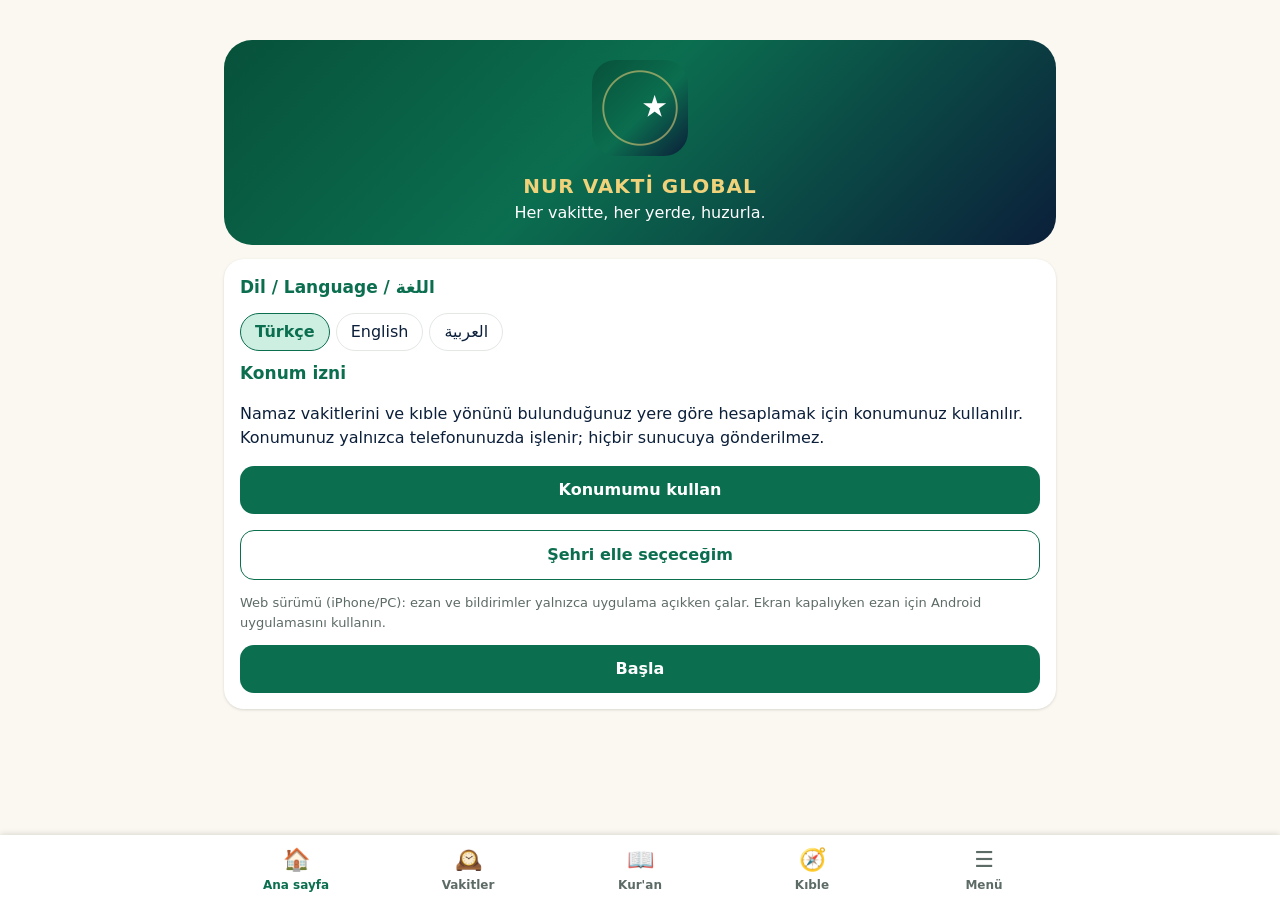
==== web/index.html @ 6db4dac0 "Web uygulaması (iPhone/PC), indirme sayfası, gizlilik; Room şema düzeltmesi Co-Authored-By: Claude O" ====
<!DOCTYPE html>
<html lang="tr" data-theme="auto">
<head>
<meta charset="utf-8">
<meta name="viewport" content="width=device-width,initial-scale=1,viewport-fit=cover">
<title>Namaz Vakti: Ezan ve Kıble — Nur Vakti Global</title>
<meta name="description" content="Namaz vakitleri, ezan vakti, kıble pusulası, Kur'an-ı Kerim ve Yasin dinle. Diyanet yöntemi ve 16 hesaplama yöntemiyle dünya genelinde. Reklamsız.">
<meta name="theme-color" content="#0B6E4F">
<link rel="manifest" href="manifest.webmanifest">
<link rel="icon" href="icons/favicon.png">
<link rel="apple-touch-icon" href="icons/apple-touch-icon.png">
<meta name="apple-mobile-web-app-capable" content="yes">
<meta name="mobile-web-app-capable" content="yes">
<meta name="apple-mobile-web-app-status-bar-style" content="black-translucent">
<meta name="apple-mobile-web-app-title" content="Nur Vakti">
<link rel="stylesheet" href="css/app.css?v=__BUILD__">
</head>
<body>
<div id="app"><div style="display:grid;place-items:center;height:80vh"><img src="icons/icon-192.png" width="96" height="96" alt="Nur Vakti"></div></div>
<div id="player" class="player"></div>
<noscript>Bu uygulama JavaScript gerektirir.</noscript>
<script type="module" src="js/app.js?v=__BUILD__"></script>
</body>
</html>
---- web/css/app.css ----
:root{--em:#0B6E4F;--emd:#07513A;--eml:#3FAF86;--gold:#C9A227;--goldl:#F0D27A;--navy:#0B1F3A;--bg:#FBF8F1;--card:#fff;--fg:#0B1F3A;--mut:#5d6b66;--line:#e3e8e3;--pc:#CDEFE2;--sc:#F7E8B8;--err:#b3261e}
[data-theme=dark]{--bg:#07152A;--card:#0B1F3A;--fg:#E8EEF5;--mut:#a9b7c9;--line:#1e3558;--pc:#0f3e33;--sc:#4a3b05;--em:#3FAF86}
@media (prefers-color-scheme:dark){[data-theme=auto]{--bg:#07152A;--card:#0B1F3A;--fg:#E8EEF5;--mut:#a9b7c9;--line:#1e3558;--pc:#0f3e33;--sc:#4a3b05;--em:#3FAF86}}
*{box-sizing:border-box}html,body{margin:0;background:var(--bg);color:var(--fg);font:16px/1.5 system-ui,-apple-system,"Segoe UI",Roboto,sans-serif;-webkit-tap-highlight-color:transparent}
body{padding-bottom:calc(76px + env(safe-area-inset-bottom))}
a{color:var(--em)}button{font:inherit;cursor:pointer}
#app{max-width:860px;margin:0 auto}
.top{display:flex;align-items:center;gap:8px;padding:calc(10px + env(safe-area-inset-top)) 14px 10px;position:sticky;top:0;background:var(--bg);z-index:5}
.top h1{font-size:20px;margin:0;flex:1;white-space:nowrap;overflow:hidden;text-overflow:ellipsis}
.ib{background:none;border:0;color:inherit;font-size:22px;width:42px;height:42px;border-radius:50%;display:grid;place-items:center}
.ib:active{background:var(--pc)}
.view{padding:0 14px 20px}
.hero{background:linear-gradient(135deg,#07513A,#0B6E4F 45%,#0B1F3A);color:#fff;border-radius:28px;padding:20px;margin-bottom:14px}
.hero .brand{color:var(--goldl);font-weight:800;letter-spacing:1px;font-size:14px}
.hero .city{font-size:18px;font-weight:600;cursor:pointer}.hero .hijri{color:var(--goldl)}
.count{font-size:clamp(44px,13vw,64px);font-weight:800;text-align:center;letter-spacing:-1px;font-variant-numeric:tabular-nums;margin:2px 0}
.center{text-align:center}.gold{color:var(--goldl)}.mut{color:var(--mut);font-size:13px}.err{color:var(--err)}
.card{background:var(--card);border-radius:20px;padding:16px;margin-bottom:12px;box-shadow:0 1px 3px #0002}
.card h3{margin:0 0 8px;color:var(--em);font-size:17px}
.row{display:flex;align-items:center;gap:10px}.row>.grow{flex:1;min-width:0}
.prow{display:flex;align-items:center;padding:10px 12px;border-radius:12px;font-size:17px}.prow.act{background:var(--pc)}.prow b{font-size:20px;font-variant-numeric:tabular-nums}
.prow .nm{flex:1;font-weight:600}
.big{display:flex;align-items:center;justify-content:center;gap:10px;width:100%;min-height:62px;border:0;border-radius:20px;background:var(--gold);color:var(--navy);font-weight:800;font-size:18px;margin-bottom:14px}
.grid{display:grid;grid-template-columns:repeat(3,1fr);gap:10px;margin-bottom:14px}
.tile{background:var(--card);border:0;color:inherit;border-radius:18px;padding:14px 6px;display:flex;flex-direction:column;align-items:center;gap:6px;font-size:13px;font-weight:600;text-align:center;box-shadow:0 1px 3px #0002}
.tile i{font-style:normal;width:48px;height:48px;border-radius:50%;background:var(--pc);display:grid;place-items:center;font-size:22px}
.ar{direction:rtl;text-align:right;font-family:"Amiri","Scheherazade New","Noto Naskh Arabic","Traditional Arabic","Geeza Pro",serif;line-height:2;font-size:26px}
.btn{border:0;border-radius:14px;padding:12px 16px;background:var(--em);color:#fff;font-weight:600;min-height:46px}
.btn.o{background:transparent;color:var(--em);border:1.5px solid var(--em)}.btn.s{min-height:36px;padding:6px 12px;font-size:14px}.btn.w{width:100%}
.btn:disabled{opacity:.5}
.chips{display:flex;gap:6px;overflow-x:auto;padding:4px 0 10px}.chip{border:1.5px solid var(--line);background:var(--card);color:inherit;border-radius:999px;padding:6px 14px;white-space:nowrap}
.chip.on{background:var(--pc);border-color:var(--em);color:var(--em);font-weight:600}
input,select{font:inherit;width:100%;padding:12px;border-radius:12px;border:1.5px solid var(--line);background:var(--card);color:var(--fg)}
label{display:block;font-size:14px;margin:8px 0 4px;color:var(--mut)}
table{width:100%;border-collapse:collapse;font-size:13px;font-variant-numeric:tabular-nums}th{background:var(--pc);position:sticky;top:62px}td,th{padding:7px 4px;text-align:center;border-bottom:1px solid var(--line)}tr.today td{background:var(--sc)}
.nav{position:fixed;bottom:0;left:0;right:0;background:var(--card);display:flex;justify-content:center;padding-bottom:env(safe-area-inset-bottom);box-shadow:0 -1px 6px #0002;z-index:9}
.nav a{flex:1;max-width:172px;text-align:center;text-decoration:none;color:var(--mut);padding:8px 0 6px;font-size:12px;font-weight:600}.nav a span{display:block;font-size:22px}.nav a.on{color:var(--em)}
.kv{display:flex;justify-content:space-between;gap:10px;padding:6px 0}
.list a.item,.item{display:flex;align-items:center;gap:12px;padding:12px;background:var(--card);border-radius:16px;margin-bottom:8px;text-decoration:none;color:inherit}
.num{width:40px;height:40px;border-radius:50%;background:var(--pc);display:grid;place-items:center;font-weight:700;flex:none}
.player{position:fixed;left:8px;right:8px;bottom:calc(66px + env(safe-area-inset-bottom));max-width:844px;margin:auto;background:var(--navy);color:#fff;border-radius:18px;padding:10px 12px;display:none;z-index:8;box-shadow:0 4px 14px #0005}
.player.on{display:block}.player .ib{color:#fff}.player input[type=range]{padding:0;border:0;background:none}
.compass{width:min(300px,80vw);height:min(300px,80vw);margin:10px auto;position:relative}
.compass .dial{position:absolute;inset:0;border-radius:50%;border:6px solid var(--line);transition:transform .15s linear}
.compass .n{position:absolute;top:14px;left:50%;transform:translateX(-50%);color:#d32f2f;font-weight:800}
.compass .arrow{position:absolute;left:50%;top:50%;width:10px;height:44%;background:var(--gold);transform-origin:50% 0;border-radius:6px}
.compass .mark{position:absolute;left:50%;top:-8px;width:6px;height:26px;background:var(--em);transform:translateX(-50%);border-radius:4px}
.ring{width:240px;height:240px;border-radius:50%;margin:10px auto;background:linear-gradient(135deg,#07513A,#0B6E4F 45%,#0B1F3A);color:#fff;display:grid;place-items:center;border:0;font-size:64px;font-weight:800;user-select:none;touch-action:manipulation}
#map{height:320px;border-radius:16px;overflow:hidden}
.toast{position:fixed;left:50%;bottom:150px;transform:translateX(-50%);background:#222;color:#fff;padding:10px 16px;border-radius:12px;z-index:20;max-width:90%;font-size:14px}
.badge{display:inline-block;padding:2px 8px;border-radius:999px;background:var(--pc);color:var(--em);font-size:12px;font-weight:700}
.bar{height:8px;background:var(--line);border-radius:6px;overflow:hidden}.bar>div{height:100%;background:var(--em)}
[dir=rtl] .kv,[dir=rtl] .row{direction:rtl}
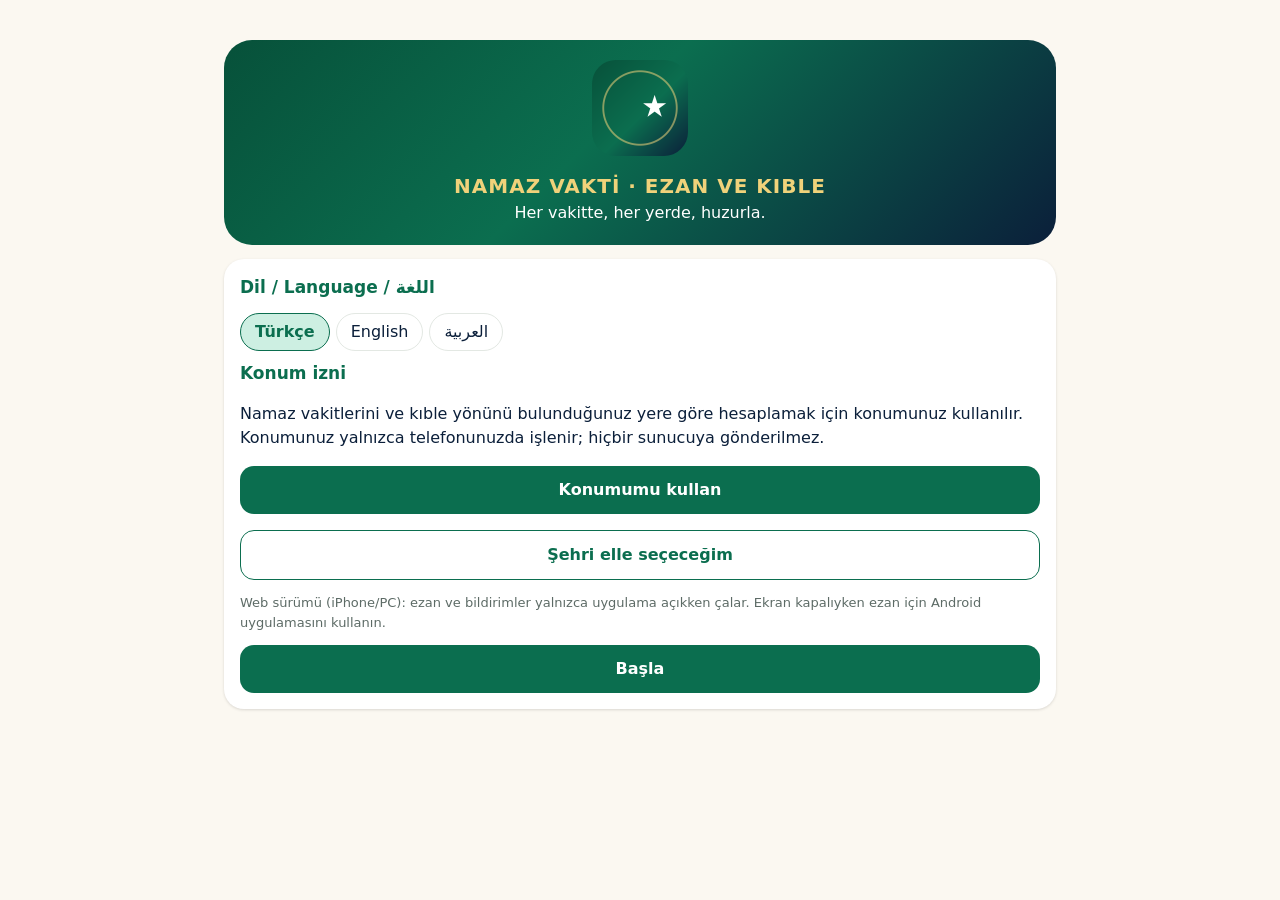
==== commit d13cd2d8: "Uygulama adı: Namaz Vakti; sabit indirme bağlantısı (NamazVakti.apk) Co-Authored-By: Claude Opus 5.5" ====
--- a/web/index.html
+++ b/web/index.html
@@ -3,7 +3,7 @@
 <head>
 <meta charset="utf-8">
 <meta name="viewport" content="width=device-width,initial-scale=1,viewport-fit=cover">
-<title>Namaz Vakti: Ezan ve Kıble — Nur Vakti Global</title>
+<title>Namaz Vakti: Ezan ve Kıble</title>
 <meta name="description" content="Namaz vakitleri, ezan vakti, kıble pusulası, Kur'an-ı Kerim ve Yasin dinle. Diyanet yöntemi ve 16 hesaplama yöntemiyle dünya genelinde. Reklamsız.">
 <meta name="theme-color" content="#0B6E4F">
 <link rel="manifest" href="manifest.webmanifest">
@@ -12,11 +12,11 @@
 <meta name="apple-mobile-web-app-capable" content="yes">
 <meta name="mobile-web-app-capable" content="yes">
 <meta name="apple-mobile-web-app-status-bar-style" content="black-translucent">
-<meta name="apple-mobile-web-app-title" content="Nur Vakti">
+<meta name="apple-mobile-web-app-title" content="Namaz Vakti">
 <link rel="stylesheet" href="css/app.css?v=__BUILD__">
 </head>
 <body>
-<div id="app"><div style="display:grid;place-items:center;height:80vh"><img src="icons/icon-192.png" width="96" height="96" alt="Nur Vakti"></div></div>
+<div id="app"><div style="display:grid;place-items:center;height:80vh"><img src="icons/icon-192.png" width="96" height="96" alt="Namaz Vakti"></div></div>
 <div id="player" class="player"></div>
 <noscript>Bu uygulama JavaScript gerektirir.</noscript>
 <script type="module" src="js/app.js?v=__BUILD__"></script>
